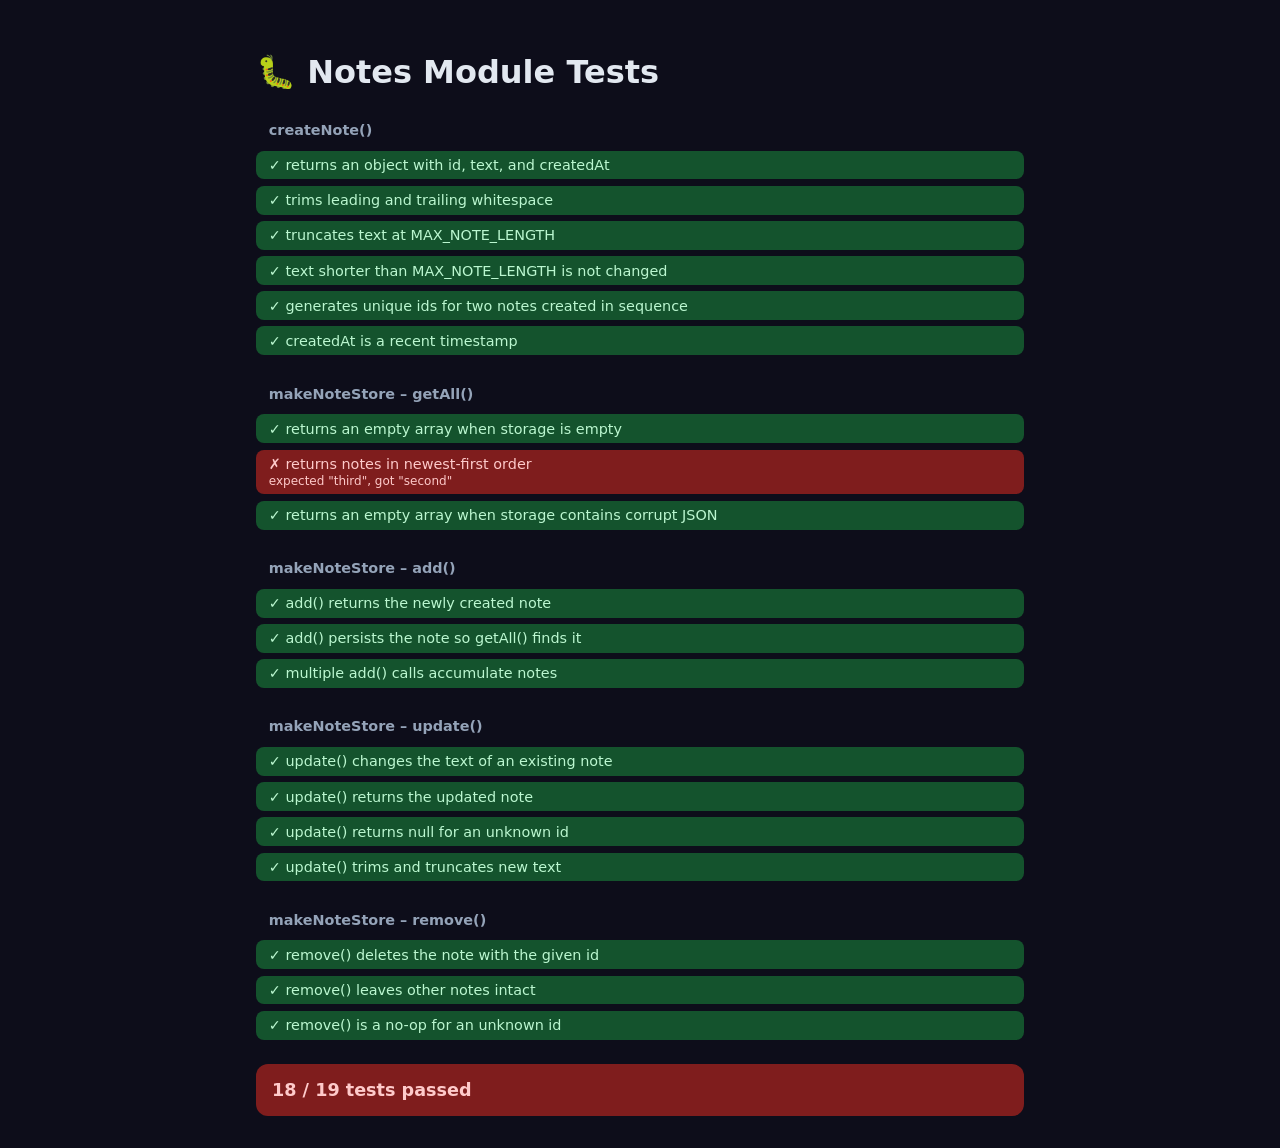
==== tests/notes.test.html @ 19527c95 "feat: implement Bugging You PWA application" ====
<!DOCTYPE html>
<!--
  Browser-based unit tests for the notes.js module.
  Open this file in a browser (or serve it from a local server) to run the
  tests.  No dependencies needed – the test runner is implemented inline.

  To run: npx serve . then navigate to /tests/notes.test.html
          OR: python3 -m http.server 8080 and open localhost:8080/tests/notes.test.html
-->
<html lang="en">
  <head>
    <meta charset="UTF-8" />
    <meta name="viewport" content="width=device-width, initial-scale=1.0" />
    <title>Notes Module Tests</title>
    <style>
      body {
        font-family: system-ui, sans-serif;
        background: #0d0d1a;
        color: #e2e8f0;
        padding: 2rem;
        max-width: 48rem;
        margin: 0 auto;
      }
      h1 { margin-bottom: 1rem; }
      ul { list-style: none; padding: 0; }
      li {
        padding: 0.4rem 0.8rem;
        margin-bottom: 0.4rem;
        border-radius: 0.5rem;
        font-size: 0.9rem;
      }
      .pass { background: #14532d; color: #bbf7d0; }
      .fail { background: #7f1d1d; color: #fecaca; }
      .suite { margin-top: 1.5rem; font-weight: 700; color: #94a3b8; }
      #summary {
        margin-top: 1.5rem;
        padding: 1rem;
        border-radius: 0.75rem;
        font-weight: 700;
        font-size: 1.1rem;
      }
      .summary-pass { background: #14532d; color: #bbf7d0; }
      .summary-fail { background: #7f1d1d; color: #fecaca; }
    </style>
  </head>
  <body>
    <h1>🐛 Notes Module Tests</h1>
    <ul id="results"></ul>
    <div id="summary"></div>

    <script type="module">
      import { createNote, makeNoteStore, MAX_NOTE_LENGTH, STORAGE_KEY } from '../notes.js';

      // -----------------------------------------------------------------------
      // Minimal test runner
      // -----------------------------------------------------------------------

      const results = document.getElementById('results');
      const summary = document.getElementById('summary');
      let passed = 0;
      let failed = 0;

      /** Runs a named test function and logs pass/fail to the DOM. */
      function test(name, fn) {
        try {
          fn();
          passed++;
          results.insertAdjacentHTML('beforeend', `<li class="pass">✓ ${name}</li>`);
        } catch (err) {
          failed++;
          results.insertAdjacentHTML('beforeend',
            `<li class="fail">✗ ${name}<br><small>${err.message}</small></li>`);
        }
      }

      /** Groups tests under a visible heading. */
      function suite(name) {
        results.insertAdjacentHTML('beforeend', `<li class="suite">${name}</li>`);
      }

      function assert(condition, message = 'assertion failed') {
        if (!condition) throw new Error(message);
      }

      function assertEqual(actual, expected) {
        if (actual !== expected) {
          throw new Error(`expected ${JSON.stringify(expected)}, got ${JSON.stringify(actual)}`);
        }
      }

      function assertNotNull(value) {
        if (value === null || value === undefined) {
          throw new Error(`expected a value, got ${value}`);
        }
      }

      // -----------------------------------------------------------------------
      // Fake in-memory storage (mirrors the Storage interface we care about)
      // -----------------------------------------------------------------------

      /** Returns a fresh fake storage instance for each test to prevent bleed. */
      function makeFakeStorage() {
        const map = new Map();
        return {
          getItem:    (key) => map.get(key) ?? null,
          setItem:    (key, value) => map.set(key, value),
          removeItem: (key) => map.delete(key),
        };
      }

      // -----------------------------------------------------------------------
      // createNote()
      // -----------------------------------------------------------------------

      suite('createNote()');

      test('returns an object with id, text, and createdAt', () => {
        const note = createNote('buy milk');
        assert(typeof note.id === 'string',    'id is a string');
        assert(typeof note.text === 'string',  'text is a string');
        assert(typeof note.createdAt === 'number', 'createdAt is a number');
      });

      test('trims leading and trailing whitespace', () => {
        const note = createNote('  hello world  ');
        assertEqual(note.text, 'hello world');
      });

      test('truncates text at MAX_NOTE_LENGTH', () => {
        const longText = 'x'.repeat(MAX_NOTE_LENGTH + 50);
        const note = createNote(longText);
        assertEqual(note.text.length, MAX_NOTE_LENGTH);
      });

      test('text shorter than MAX_NOTE_LENGTH is not changed', () => {
        const note = createNote('short');
        assertEqual(note.text, 'short');
      });

      test('generates unique ids for two notes created in sequence', () => {
        const a = createNote('a');
        const b = createNote('b');
        assert(a.id !== b.id, 'ids must differ');
      });

      test('createdAt is a recent timestamp', () => {
        const before = Date.now();
        const note = createNote('ts test');
        const after = Date.now();
        assert(note.createdAt >= before, 'createdAt >= before');
        assert(note.createdAt <= after,  'createdAt <= after');
      });

      // -----------------------------------------------------------------------
      // makeNoteStore – getAll()
      // -----------------------------------------------------------------------

      suite('makeNoteStore – getAll()');

      test('returns an empty array when storage is empty', () => {
        const store = makeNoteStore(makeFakeStorage());
        assertEqual(store.getAll().length, 0);
      });

      test('returns notes in newest-first order', () => {
        const storage = makeFakeStorage();
        const store = makeNoteStore(storage);
        store.add('first');
        // Brief delay ensures different timestamps even in fast environments.
        store.add('second');
        store.add('third');
        const notes = store.getAll();
        assertEqual(notes[0].text, 'third');
        assertEqual(notes[1].text, 'second');
        assertEqual(notes[2].text, 'first');
      });

      test('returns an empty array when storage contains corrupt JSON', () => {
        const storage = makeFakeStorage();
        storage.setItem(STORAGE_KEY, 'not-json{{{');
        const store = makeNoteStore(storage);
        assertEqual(store.getAll().length, 0);
      });

      // -----------------------------------------------------------------------
      // makeNoteStore – add()
      // -----------------------------------------------------------------------

      suite('makeNoteStore – add()');

      test('add() returns the newly created note', () => {
        const store = makeNoteStore(makeFakeStorage());
        const note = store.add('hello');
        assertNotNull(note);
        assertEqual(note.text, 'hello');
      });

      test('add() persists the note so getAll() finds it', () => {
        const store = makeNoteStore(makeFakeStorage());
        store.add('persisted');
        assertEqual(store.getAll().length, 1);
        assertEqual(store.getAll()[0].text, 'persisted');
      });

      test('multiple add() calls accumulate notes', () => {
        const store = makeNoteStore(makeFakeStorage());
        store.add('a');
        store.add('b');
        store.add('c');
        assertEqual(store.getAll().length, 3);
      });

      // -----------------------------------------------------------------------
      // makeNoteStore – update()
      // -----------------------------------------------------------------------

      suite('makeNoteStore – update()');

      test('update() changes the text of an existing note', () => {
        const store = makeNoteStore(makeFakeStorage());
        const note = store.add('original');
        store.update(note.id, 'updated');
        const found = store.getAll().find(n => n.id === note.id);
        assertNotNull(found);
        assertEqual(found.text, 'updated');
      });

      test('update() returns the updated note', () => {
        const store = makeNoteStore(makeFakeStorage());
        const note = store.add('original');
        const updated = store.update(note.id, 'new text');
        assertNotNull(updated);
        assertEqual(updated.text, 'new text');
      });

      test('update() returns null for an unknown id', () => {
        const store = makeNoteStore(makeFakeStorage());
        const result = store.update('no-such-id', 'anything');
        assertEqual(result, null);
      });

      test('update() trims and truncates new text', () => {
        const store = makeNoteStore(makeFakeStorage());
        const note = store.add('original');
        store.update(note.id, '  ' + 'x'.repeat(300) + '  ');
        const found = store.getAll().find(n => n.id === note.id);
        assertEqual(found.text.length, MAX_NOTE_LENGTH);
      });

      // -----------------------------------------------------------------------
      // makeNoteStore – remove()
      // -----------------------------------------------------------------------

      suite('makeNoteStore – remove()');

      test('remove() deletes the note with the given id', () => {
        const store = makeNoteStore(makeFakeStorage());
        const note = store.add('to remove');
        store.remove(note.id);
        assertEqual(store.getAll().length, 0);
      });

      test('remove() leaves other notes intact', () => {
        const store = makeNoteStore(makeFakeStorage());
        const a = store.add('keep me');
        const b = store.add('delete me');
        store.remove(b.id);
        const all = store.getAll();
        assertEqual(all.length, 1);
        assertEqual(all[0].id, a.id);
      });

      test('remove() is a no-op for an unknown id', () => {
        const store = makeNoteStore(makeFakeStorage());
        store.add('safe');
        store.remove('no-such-id');
        assertEqual(store.getAll().length, 1);
      });

      // -----------------------------------------------------------------------
      // Summary
      // -----------------------------------------------------------------------

      const total = passed + failed;
      summary.textContent = `${passed} / ${total} tests passed`;
      summary.className = failed === 0 ? 'summary-pass' : 'summary-fail';
    </script>
  </body>
</html>
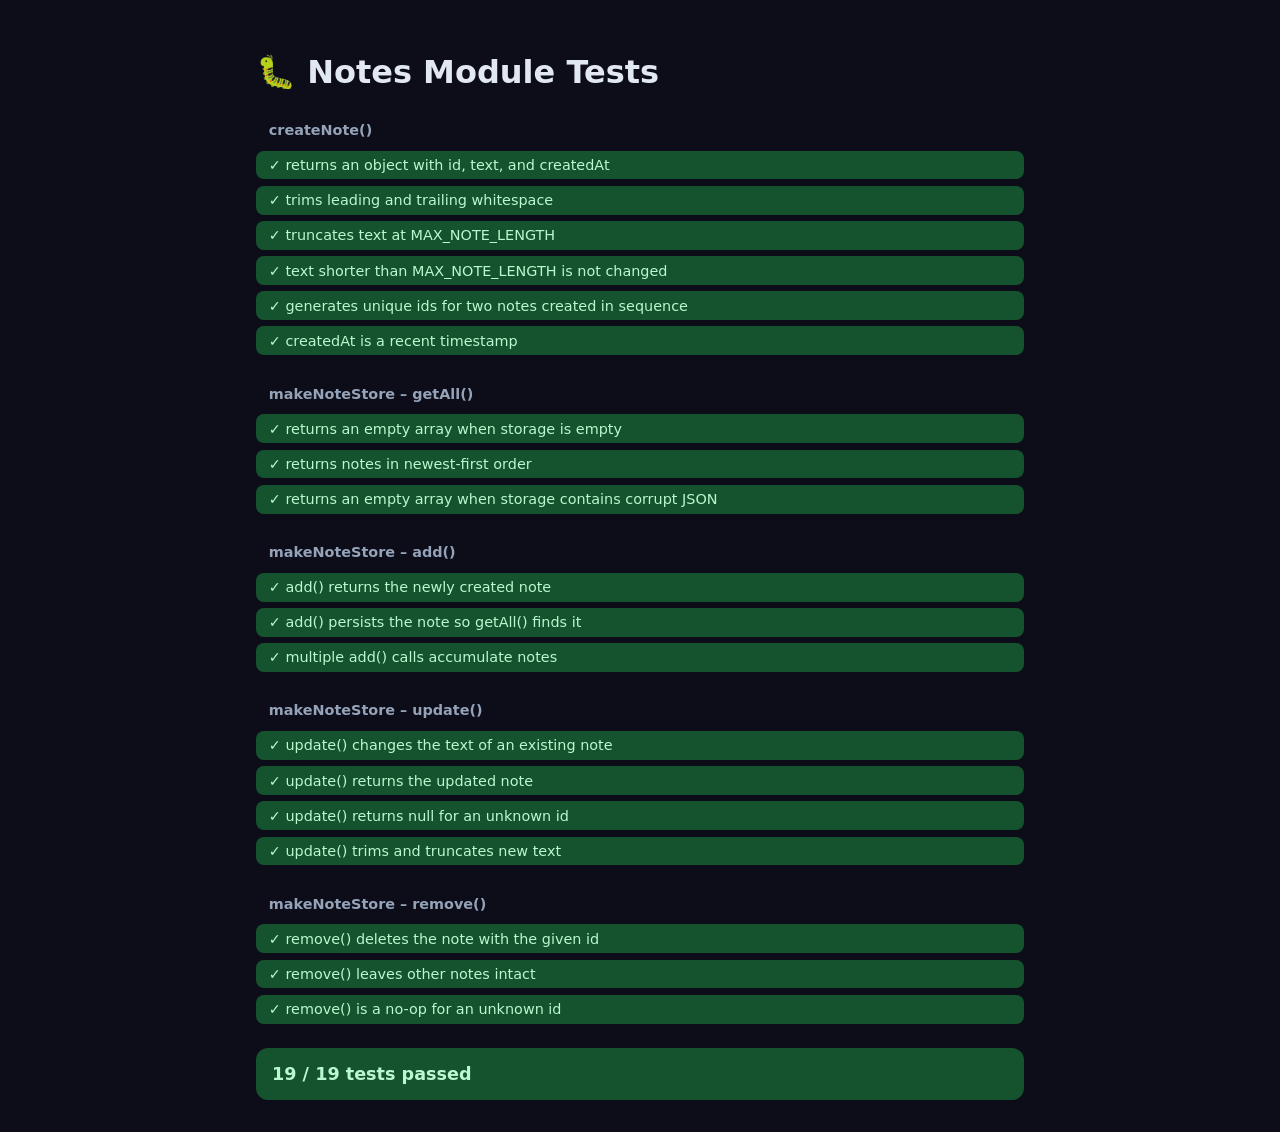
==== commit a2c035a9: "fix: remove note in edit mode now deletes from storage; fix flaky sort test" ====
--- a/tests/notes.test.html
+++ b/tests/notes.test.html
@@ -164,15 +164,19 @@
 
       test('returns notes in newest-first order', () => {
         const storage = makeFakeStorage();
+        // Write notes directly with distinct, known timestamps so the sort
+        // result is deterministic regardless of clock resolution on the machine.
+        const raw = [
+          { id: 'a', text: 'oldest', createdAt: 1000 },
+          { id: 'b', text: 'middle', createdAt: 2000 },
+          { id: 'c', text: 'newest', createdAt: 3000 },
+        ];
+        storage.setItem(STORAGE_KEY, JSON.stringify(raw));
         const store = makeNoteStore(storage);
-        store.add('first');
-        // Brief delay ensures different timestamps even in fast environments.
-        store.add('second');
-        store.add('third');
         const notes = store.getAll();
-        assertEqual(notes[0].text, 'third');
-        assertEqual(notes[1].text, 'second');
-        assertEqual(notes[2].text, 'first');
+        assertEqual(notes[0].text, 'newest');
+        assertEqual(notes[1].text, 'middle');
+        assertEqual(notes[2].text, 'oldest');
       });
 
       test('returns an empty array when storage contains corrupt JSON', () => {
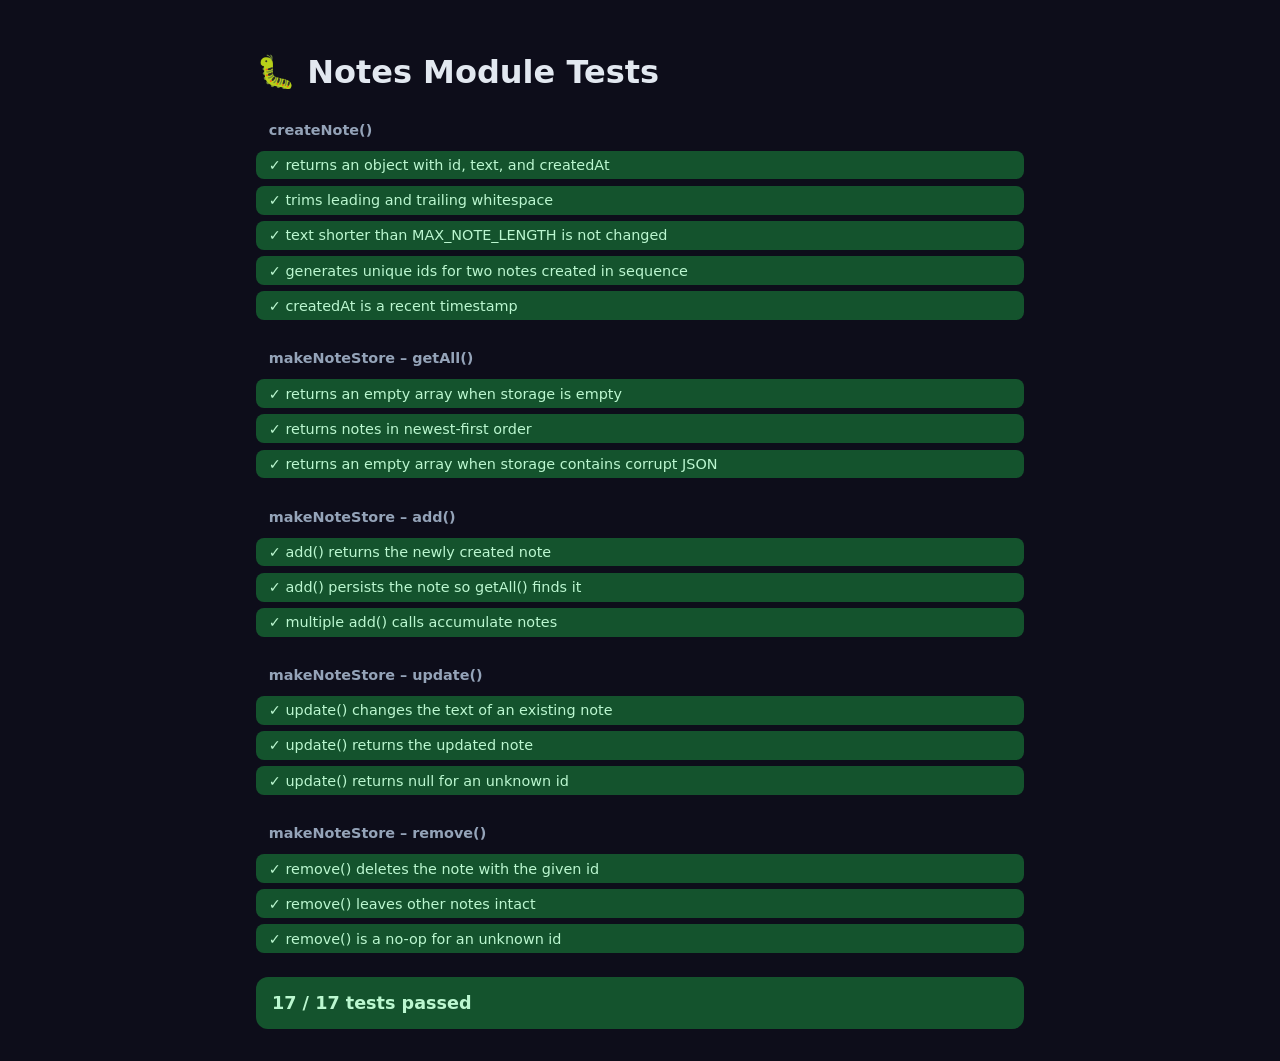
==== commit 86994ebb: "refactor: remove truncation logic and tests from notes module" ====
--- a/tests/notes.test.html
+++ b/tests/notes.test.html
@@ -126,12 +126,6 @@
         assertEqual(note.text, 'hello world');
       });
 
-      test('truncates text at MAX_NOTE_LENGTH', () => {
-        const longText = 'x'.repeat(MAX_NOTE_LENGTH + 50);
-        const note = createNote(longText);
-        assertEqual(note.text.length, MAX_NOTE_LENGTH);
-      });
-
       test('text shorter than MAX_NOTE_LENGTH is not changed', () => {
         const note = createNote('short');
         assertEqual(note.text, 'short');
@@ -243,14 +237,6 @@
         assertEqual(result, null);
       });
 
-      test('update() trims and truncates new text', () => {
-        const store = makeNoteStore(makeFakeStorage());
-        const note = store.add('original');
-        store.update(note.id, '  ' + 'x'.repeat(300) + '  ');
-        const found = store.getAll().find(n => n.id === note.id);
-        assertEqual(found.text.length, MAX_NOTE_LENGTH);
-      });
-
       // -----------------------------------------------------------------------
       // makeNoteStore – remove()
       // -----------------------------------------------------------------------
